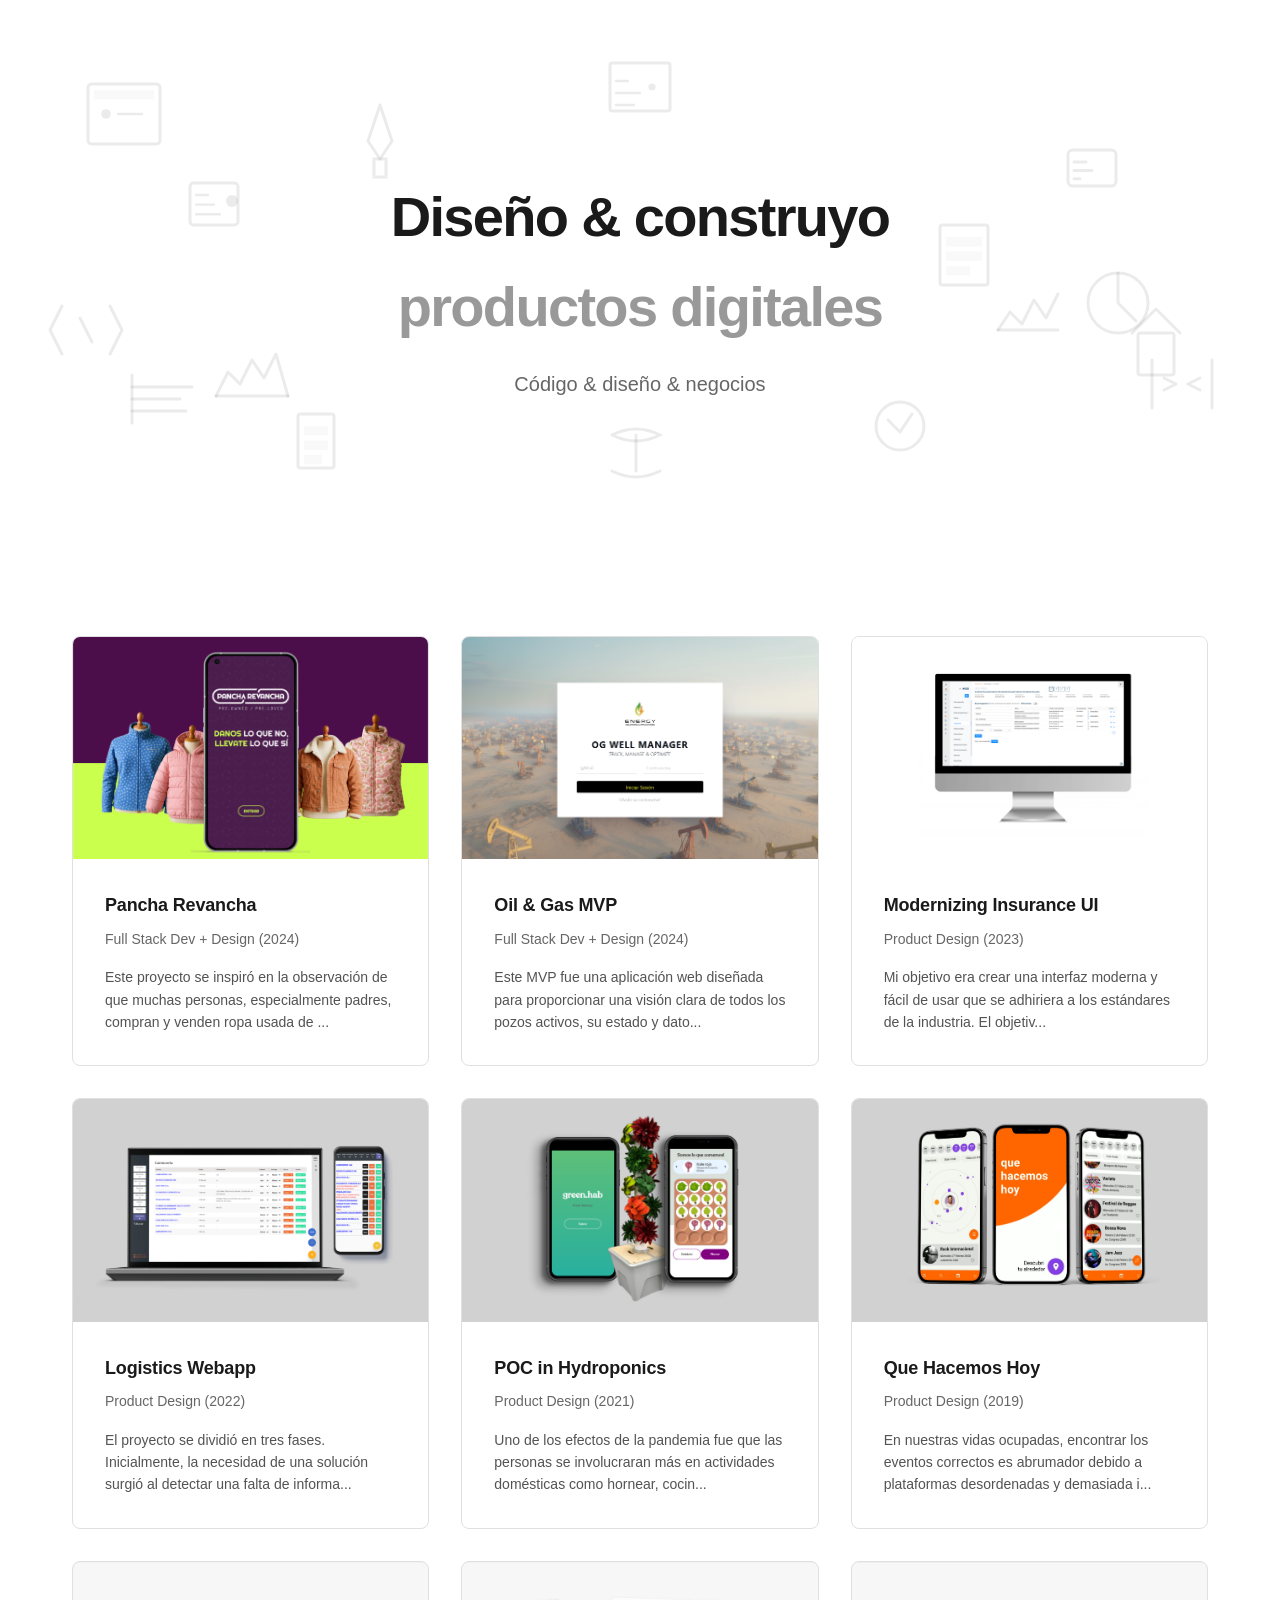
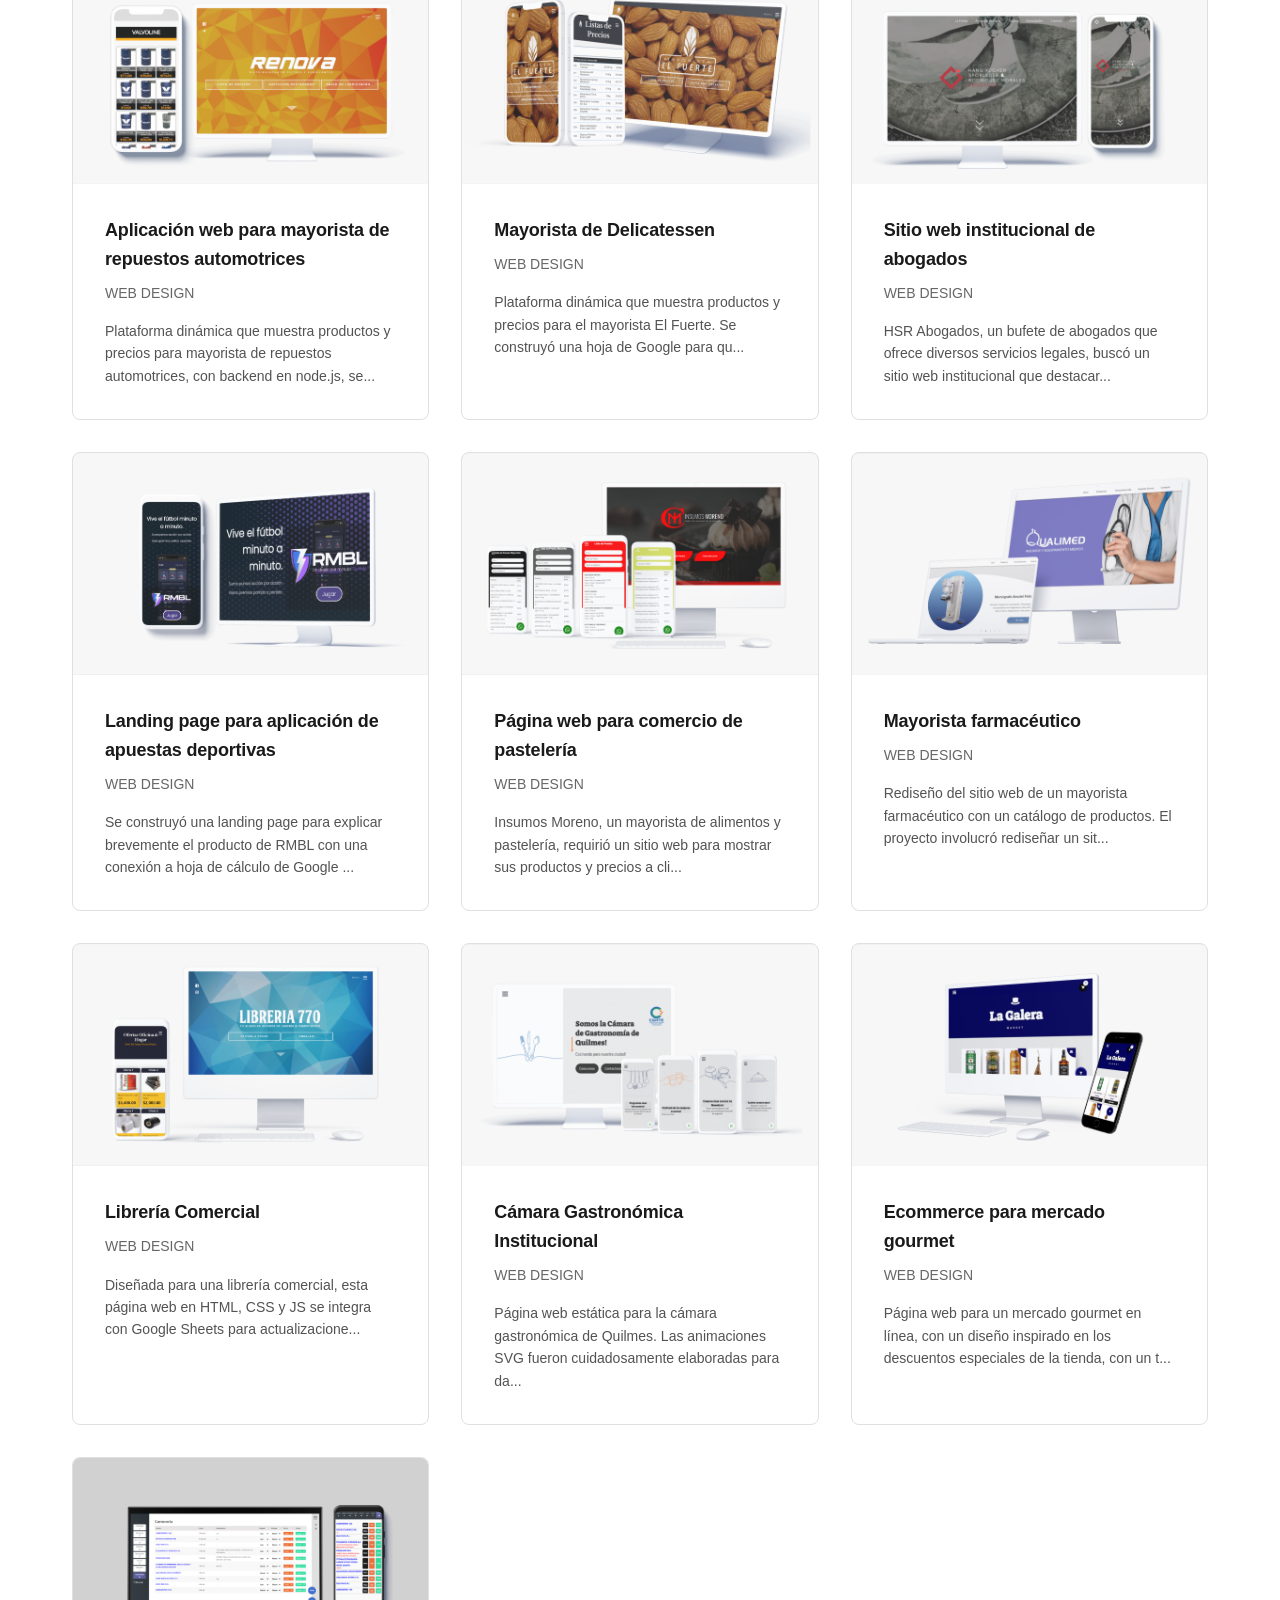
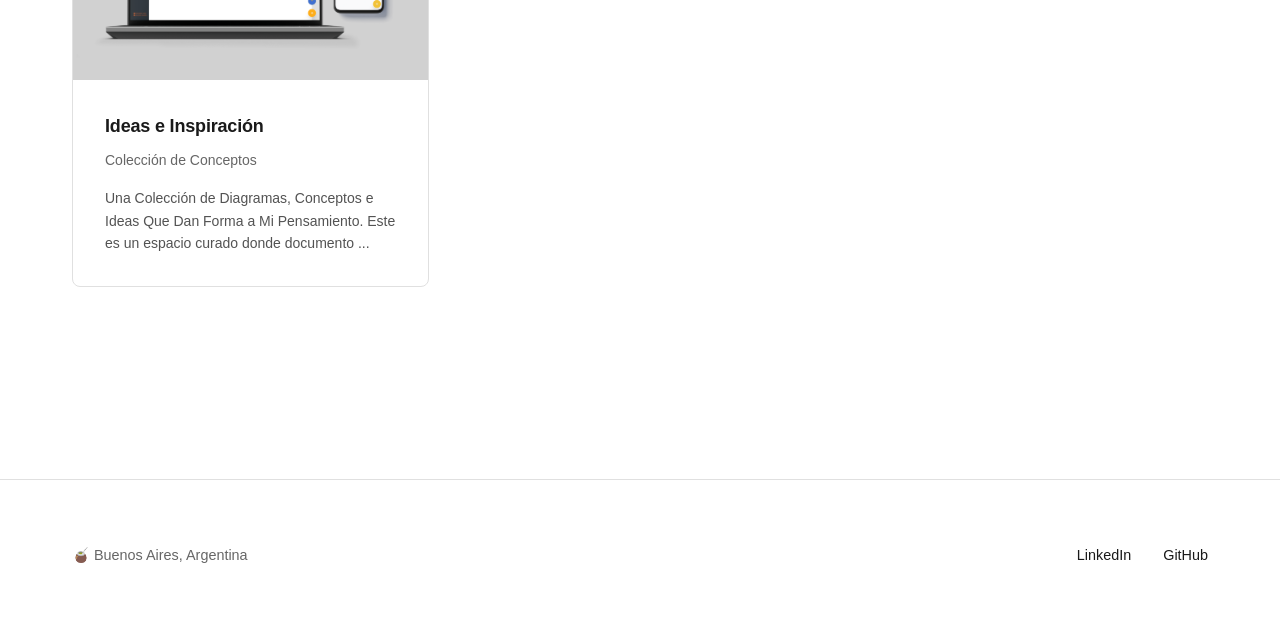
==== project.html @ 86d333ef "firest commit" ====
<!DOCTYPE html>
<html lang="es">
<head>
    <meta charset="UTF-8">
    <meta name="viewport" content="width=device-width, initial-scale=1.0">
    <meta name="description" content="Detalle del proyecto - Ignacio Hourquescos">
    <title>Proyecto - Ignacio Hourquescos</title>
    <link rel="stylesheet" href="styles.css">
</head>
<body>
    <main class="main">
        <section class="project-detail">
            <div class="container">
                <a href="index.html" class="back-link">← Volver a proyectos</a>
                
                <div class="project-detail-header">
                    <h1 class="project-detail-title" id="projectTitle">Cargando...</h1>
                    <p class="project-detail-subtitle" id="projectSubtitle"></p>
                </div>

                <div class="project-detail-image">
                    <img id="projectImage" src="" alt="" loading="lazy">
                </div>

                <div class="project-detail-content" id="projectContent">
                    <!-- El contenido se generará dinámicamente -->
                </div>
            </div>
        </section>
    </main>

    <footer class="footer">
        <div class="container">
            <p>🧉 Buenos Aires, Argentina</p>
            <div class="social-links">
                <a href="https://www.linkedin.com/in/ihourquescos/" target="_blank" rel="noopener">LinkedIn</a>
                <a href="https://github.com/ignacioHourquescos" target="_blank" rel="noopener">GitHub</a>
            </div>
        </div>
    </footer>

    <script src="data.js"></script>
    <script src="project.js"></script>
</body>
</html>
---- styles.css ----
/* Reset y variables */
* {
    margin: 0;
    padding: 0;
    box-sizing: border-box;
}

:root {
    --color-bg: #ffffff;
    --color-text: #1a1a1a;
    --color-text-light: #666;
    --color-border: #e0e0e0;
    --spacing-xs: 0.5rem;
    --spacing-sm: 1rem;
    --spacing-md: 2rem;
    --spacing-lg: 4rem;
    --spacing-xl: 6rem;
    --transition: all 0.3s ease;
}

body {
    font-family: -apple-system, BlinkMacSystemFont, 'Segoe UI', Roboto, 'Helvetica Neue', Arial, sans-serif;
    background-color: var(--color-bg);
    color: var(--color-text);
    line-height: 1.6;
    -webkit-font-smoothing: antialiased;
    -moz-osx-font-smoothing: grayscale;
}

.container {
    max-width: 1200px;
    margin: 0 auto;
    padding: 0 var(--spacing-md);
}

/* Hero */
.hero {
    padding: var(--spacing-xl) 0 var(--spacing-lg);
    text-align: center;
    position: relative;
    overflow: hidden;
    min-height: 60vh;
    display: flex;
    align-items: center;
    justify-content: center;
}

.hero .container {
    position: relative;
    z-index: 10;
}

.hero-intro {
    font-size: clamp(0.875rem, 1.5vw, 1rem);
    color: var(--color-text-light);
    font-weight: 400;
    text-transform: lowercase;
    margin-bottom: var(--spacing-xs);
    animation: fadeInUp 0.8s ease-out;
    letter-spacing: 0.05em;
}

.hero-title {
    font-size: clamp(2rem, 5vw, 3.5rem);
    font-weight: 600;
    letter-spacing: -0.03em;
    margin-bottom: var(--spacing-sm);
    animation: fadeInUp 0.8s ease-out 0.1s both;
    position: relative;
    display: inline-block;
}

.hero-subtitle {
    font-size: clamp(1rem, 2vw, 1.25rem);
    color: var(--color-text-light);
    font-weight: 400;
    animation: fadeInUp 0.8s ease-out 0.2s both;
}

.rotating-word {
    display: inline-block;
    transition: opacity 0.6s ease;
    opacity: 1;
    color: #999; /* Gris más claro */
}

@keyframes fadeInUp {
    from {
        opacity: 0;
        transform: translateY(20px);
    }
    to {
        opacity: 1;
        transform: translateY(0);
    }
}

/* Doodles animados */
.doodle {
    position: absolute;
    width: 120px;
    height: 120px;
    color: rgba(0, 0, 0, 0.08);
    pointer-events: none;
    z-index: 1;
}

.doodle-1 {
    top: 10%;
    left: 5%;
    animation: floatDoodle1 15s ease-in-out infinite;
}

.doodle-2 {
    top: 20%;
    right: 10%;
    animation: floatDoodle2 18s ease-in-out infinite;
    animation-delay: -2s;
}

.doodle-3 {
    bottom: 15%;
    left: 8%;
    animation: floatDoodle3 20s ease-in-out infinite;
    animation-delay: -4s;
}

.doodle-4 {
    bottom: 25%;
    right: 5%;
    animation: floatDoodle4 16s ease-in-out infinite;
    animation-delay: -1s;
}

.doodle-5 {
    top: 50%;
    left: 2%;
    animation: floatDoodle5 22s ease-in-out infinite;
    animation-delay: -3s;
}

.doodle-6 {
    top: 60%;
    right: 3%;
    animation: floatDoodle6 19s ease-in-out infinite;
    animation-delay: -5s;
}

.doodle-7 {
    top: 5%;
    left: 50%;
    transform: translateX(-50%);
    animation: floatDoodle7 17s ease-in-out infinite;
    animation-delay: -2.5s;
}

.doodle-8 {
    bottom: 5%;
    left: 45%;
    animation: floatDoodle8 21s ease-in-out infinite;
    animation-delay: -6s;
}

@keyframes floatDoodle1 {
    0%, 100% {
        transform: translate(0, 0) rotate(0deg);
    }
    25% {
        transform: translate(30px, -20px) rotate(5deg);
    }
    50% {
        transform: translate(-15px, -40px) rotate(-5deg);
    }
    75% {
        transform: translate(20px, -10px) rotate(3deg);
    }
}

@keyframes floatDoodle2 {
    0%, 100% {
        transform: translate(0, 0) rotate(0deg);
    }
    25% {
        transform: translate(-25px, 30px) rotate(-8deg);
    }
    50% {
        transform: translate(15px, 20px) rotate(8deg);
    }
    75% {
        transform: translate(-10px, 10px) rotate(-3deg);
    }
}

@keyframes floatDoodle3 {
    0%, 100% {
        transform: translate(0, 0) rotate(0deg);
    }
    25% {
        transform: translate(40px, -30px) rotate(10deg);
    }
    50% {
        transform: translate(-20px, -15px) rotate(-10deg);
    }
    75% {
        transform: translate(25px, -25px) rotate(5deg);
    }
}

@keyframes floatDoodle4 {
    0%, 100% {
        transform: translate(0, 0) rotate(0deg);
    }
    25% {
        transform: translate(-35px, 25px) rotate(-7deg);
    }
    50% {
        transform: translate(20px, -20px) rotate(7deg);
    }
    75% {
        transform: translate(-15px, 15px) rotate(-4deg);
    }
}

@keyframes floatDoodle5 {
    0%, 100% {
        transform: translate(0, 0) rotate(0deg);
    }
    25% {
        transform: translate(25px, 35px) rotate(6deg);
    }
    50% {
        transform: translate(-30px, 20px) rotate(-6deg);
    }
    75% {
        transform: translate(15px, 30px) rotate(4deg);
    }
}

@keyframes floatDoodle6 {
    0%, 100% {
        transform: translate(0, 0) rotate(0deg);
    }
    25% {
        transform: translate(-40px, -25px) rotate(-9deg);
    }
    50% {
        transform: translate(30px, -35px) rotate(9deg);
    }
    75% {
        transform: translate(-20px, -15px) rotate(-5deg);
    }
}

@keyframes floatDoodle7 {
    0%, 100% {
        transform: translate(-50%, 0) rotate(0deg);
    }
    25% {
        transform: translate(-50%, 25px) rotate(8deg);
    }
    50% {
        transform: translate(-50%, -20px) rotate(-8deg);
    }
    75% {
        transform: translate(-50%, 15px) rotate(4deg);
    }
}

@keyframes floatDoodle8 {
    0%, 100% {
        transform: translate(0, 0) rotate(0deg);
    }
    25% {
        transform: translate(35px, 30px) rotate(-7deg);
    }
    50% {
        transform: translate(-25px, 25px) rotate(7deg);
    }
    75% {
        transform: translate(20px, 20px) rotate(-4deg);
    }
}

.doodle-9 {
    top: 15%;
    left: 25%;
    animation: floatDoodle9 14s ease-in-out infinite;
    animation-delay: -1.5s;
}

.doodle-10 {
    top: 35%;
    right: 20%;
    animation: floatDoodle10 19s ease-in-out infinite;
    animation-delay: -3.5s;
}

.doodle-11 {
    bottom: 20%;
    left: 15%;
    animation: floatDoodle11 16s ease-in-out infinite;
    animation-delay: -5.5s;
}

.doodle-12 {
    top: 45%;
    right: 8%;
    animation: floatDoodle12 18s ease-in-out infinite;
    animation-delay: -2s;
}

.doodle-13 {
    top: 25%;
    left: 12%;
    animation: floatDoodle13 17s ease-in-out infinite;
    animation-delay: -4.5s;
}

.doodle-14 {
    bottom: 30%;
    right: 15%;
    animation: floatDoodle14 20s ease-in-out infinite;
    animation-delay: -6.5s;
}

.doodle-15 {
    top: 70%;
    left: 20%;
    animation: floatDoodle15 15s ease-in-out infinite;
    animation-delay: -1s;
}

.doodle-16 {
    bottom: 10%;
    right: 25%;
    animation: floatDoodle16 21s ease-in-out infinite;
    animation-delay: -7s;
}

@keyframes floatDoodle9 {
    0%, 100% {
        transform: translate(0, 0) rotate(0deg);
    }
    25% {
        transform: translate(-20px, 25px) rotate(6deg);
    }
    50% {
        transform: translate(25px, -15px) rotate(-6deg);
    }
    75% {
        transform: translate(-10px, 20px) rotate(4deg);
    }
}

@keyframes floatDoodle10 {
    0%, 100% {
        transform: translate(0, 0) rotate(0deg);
    }
    25% {
        transform: translate(30px, -25px) rotate(-9deg);
    }
    50% {
        transform: translate(-20px, 30px) rotate(9deg);
    }
    75% {
        transform: translate(15px, -10px) rotate(-5deg);
    }
}

@keyframes floatDoodle11 {
    0%, 100% {
        transform: translate(0, 0) rotate(0deg);
    }
    25% {
        transform: translate(35px, 20px) rotate(7deg);
    }
    50% {
        transform: translate(-25px, -30px) rotate(-7deg);
    }
    75% {
        transform: translate(20px, 15px) rotate(4deg);
    }
}

@keyframes floatDoodle12 {
    0%, 100% {
        transform: translate(0, 0) rotate(0deg);
    }
    25% {
        transform: translate(-30px, -20px) rotate(-8deg);
    }
    50% {
        transform: translate(20px, 25px) rotate(8deg);
    }
    75% {
        transform: translate(-15px, -10px) rotate(-4deg);
    }
}

@keyframes floatDoodle13 {
    0%, 100% {
        transform: translate(0, 0) rotate(0deg);
    }
    25% {
        transform: translate(25px, 30px) rotate(9deg);
    }
    50% {
        transform: translate(-30px, 15px) rotate(-9deg);
    }
    75% {
        transform: translate(15px, 25px) rotate(5deg);
    }
}

@keyframes floatDoodle14 {
    0%, 100% {
        transform: translate(0, 0) rotate(0deg);
    }
    25% {
        transform: translate(-35px, 25px) rotate(-7deg);
    }
    50% {
        transform: translate(25px, -20px) rotate(7deg);
    }
    75% {
        transform: translate(-20px, 20px) rotate(-4deg);
    }
}

@keyframes floatDoodle15 {
    0%, 100% {
        transform: translate(0, 0) rotate(0deg);
    }
    25% {
        transform: translate(30px, -30px) rotate(8deg);
    }
    50% {
        transform: translate(-25px, 20px) rotate(-8deg);
    }
    75% {
        transform: translate(20px, -15px) rotate(5deg);
    }
}

@keyframes floatDoodle16 {
    0%, 100% {
        transform: translate(0, 0) rotate(0deg);
    }
    25% {
        transform: translate(-25px, -25px) rotate(-6deg);
    }
    50% {
        transform: translate(30px, 30px) rotate(6deg);
    }
    75% {
        transform: translate(-15px, -20px) rotate(-3deg);
    }
}

/* Hover effects para los doodles */
.hero:hover .doodle {
    color: rgba(0, 0, 0, 0.12);
    transition: color 0.3s ease;
}

/* Projects Grid */
.projects {
    padding: var(--spacing-lg) 0 var(--spacing-xl);
}

.projects-grid {
    display: grid;
    grid-template-columns: repeat(auto-fill, minmax(320px, 1fr));
    gap: var(--spacing-md);
    margin-top: var(--spacing-md);
}

/* Project Card */
.project-card {
    display: block;
    text-decoration: none;
    color: inherit;
    background: var(--color-bg);
    border: 1px solid var(--color-border);
    border-radius: 8px;
    overflow: hidden;
    transition: var(--transition);
    cursor: pointer;
}

.project-card:hover {
    transform: translateY(-4px);
    box-shadow: 0 8px 24px rgba(0, 0, 0, 0.08);
    border-color: var(--color-text);
}

.project-card-image {
    width: 100%;
    aspect-ratio: 16 / 10;
    overflow: hidden;
    background: #f5f5f5;
}

.project-card-web-design .project-card-image {
    background: #D1D1D1;
}

.project-card-image img {
    width: 100%;
    height: 100%;
    object-fit: cover;
    transition: var(--transition);
}

.project-card:hover .project-card-image img {
    transform: scale(1.05);
}

.project-card-content {
    padding: var(--spacing-md);
}

.project-card-title {
    font-size: 1.125rem;
    font-weight: 600;
    margin-bottom: var(--spacing-xs);
    letter-spacing: -0.01em;
}

.project-card-subtitle {
    font-size: 0.875rem;
    color: var(--color-text-light);
    margin-bottom: var(--spacing-xs);
}

.project-card-description {
    font-size: 0.875rem;
    color: var(--color-text);
    line-height: 1.6;
    margin-top: var(--spacing-sm);
    opacity: 0.75;
    display: block;
    min-height: 2.5em;
}

/* Footer */
.footer {
    padding: var(--spacing-lg) 0;
    border-top: 1px solid var(--color-border);
    margin-top: var(--spacing-xl);
}

.footer .container {
    display: flex;
    justify-content: space-between;
    align-items: center;
    flex-wrap: wrap;
    gap: var(--spacing-sm);
}

.footer p {
    color: var(--color-text-light);
    font-size: 0.9rem;
}

.social-links {
    display: flex;
    gap: var(--spacing-md);
}

.social-links a {
    color: var(--color-text);
    text-decoration: none;
    font-size: 0.9rem;
    transition: var(--transition);
}

.social-links a:hover {
    color: var(--color-text-light);
}

/* Project Detail Page */
.project-detail {
    padding: var(--spacing-lg) 0;
    min-height: 80vh;
}

.back-link {
    display: inline-flex;
    align-items: center;
    gap: var(--spacing-xs);
    color: var(--color-text);
    text-decoration: none;
    margin-bottom: var(--spacing-md);
    font-size: 0.95rem;
    transition: var(--transition);
}

.back-link:hover {
    color: var(--color-text-light);
}

.project-detail-header {
    margin-bottom: var(--spacing-lg);
}

.project-detail-title {
    font-size: clamp(2rem, 5vw, 3rem);
    font-weight: 600;
    letter-spacing: -0.03em;
    margin-bottom: var(--spacing-xs);
}

.project-detail-subtitle {
    font-size: 1.125rem;
    color: var(--color-text-light);
    margin-bottom: var(--spacing-md);
}

.project-detail-image {
    width: 100%;
    margin: var(--spacing-lg) 0;
    border-radius: 8px;
    overflow: hidden;
}

.project-detail-image img {
    width: 100%;
    height: auto;
    display: block;
}

.project-detail-image-inline {
    width: 100%;
    margin: var(--spacing-lg) 0;
    border-radius: 8px;
    overflow: hidden;
}

.project-detail-image-inline img {
    width: 100%;
    height: auto;
    display: block;
}

/* Grid de imágenes */
.project-images-grid {
    display: grid;
    grid-template-columns: repeat(auto-fit, minmax(300px, 1fr));
    gap: var(--spacing-md);
    margin: var(--spacing-lg) 0;
}

.project-images-grid .project-detail-image-inline {
    margin: 0;
}

.project-images-grid .project-detail-image-inline img {
    width: 100%;
    height: 100%;
    object-fit: cover;
    aspect-ratio: 16 / 10;
}

.project-detail-content {
    max-width: 800px;
    margin: 0 auto;
    padding: var(--spacing-lg) 0;
}

.project-detail-content p {
    font-size: 1.125rem;
    line-height: 1.8;
    color: var(--color-text);
    margin-bottom: var(--spacing-md);
}

/* Content Sections */
.content-section {
    margin-bottom: var(--spacing-lg);
}

.section-title {
    font-size: 1.5rem;
    font-weight: 600;
    letter-spacing: -0.02em;
    margin-bottom: var(--spacing-md);
    color: var(--color-text);
}

.section-text {
    font-size: 1.125rem;
    line-height: 1.8;
    color: var(--color-text);
}

.section-text p {
    margin-bottom: var(--spacing-md);
}

.section-text p:last-child {
    margin-bottom: 0;
}

.bullet-list {
    list-style: none;
    padding-left: 0;
    margin: var(--spacing-md) 0;
}

.bullet-list li {
    position: relative;
    padding-left: var(--spacing-md);
    margin-bottom: var(--spacing-sm);
    line-height: 1.8;
}

.bullet-list li::before {
    content: '•';
    position: absolute;
    left: 0;
    color: var(--color-text);
    font-weight: 600;
}

.benchmark-list li {
    padding-left: 0;
}

.benchmark-list li::before {
    display: none;
}

.benchmark-item {
    padding: var(--spacing-sm) 0;
    line-height: 1.8;
}

.challenges-list {
    list-style: none;
    padding-left: 0;
    margin: var(--spacing-md) 0;
}

.challenge-item {
    padding: var(--spacing-md);
    margin-bottom: var(--spacing-md);
    background: #f9f9f9;
    border-left: 3px solid var(--color-text);
    border-radius: 4px;
    line-height: 1.8;
}

.challenge-item:last-child {
    margin-bottom: 0;
}

.challenge-item strong {
    display: block;
    margin-bottom: var(--spacing-xs);
    color: var(--color-text);
    font-weight: 600;
}

.visit-button {
    display: inline-block;
    padding: var(--spacing-md) var(--spacing-lg);
    background: var(--color-text);
    color: #fff;
    text-decoration: none;
    border-radius: 4px;
    font-weight: 600;
    transition: opacity 0.2s ease;
}

.visit-button:hover {
    opacity: 0.8;
}

/* Responsive */
@media (max-width: 768px) {
    .projects-grid {
        grid-template-columns: 1fr;
        gap: var(--spacing-sm);
    }
    
    .project-images-grid {
        grid-template-columns: 1fr;
        gap: var(--spacing-sm);
    }
    
    .hero {
        padding: var(--spacing-lg) 0;
    }
    
    .footer .container {
        flex-direction: column;
        text-align: center;
    }
    
    .doodle {
        width: 90px;
        height: 90px;
    }
    
    .doodle-5,
    .doodle-6,
    .doodle-7,
    .doodle-8,
    .doodle-9,
    .doodle-10,
    .doodle-11,
    .doodle-12,
    .doodle-13,
    .doodle-14,
    .doodle-15,
    .doodle-16 {
        display: none;
    }
}
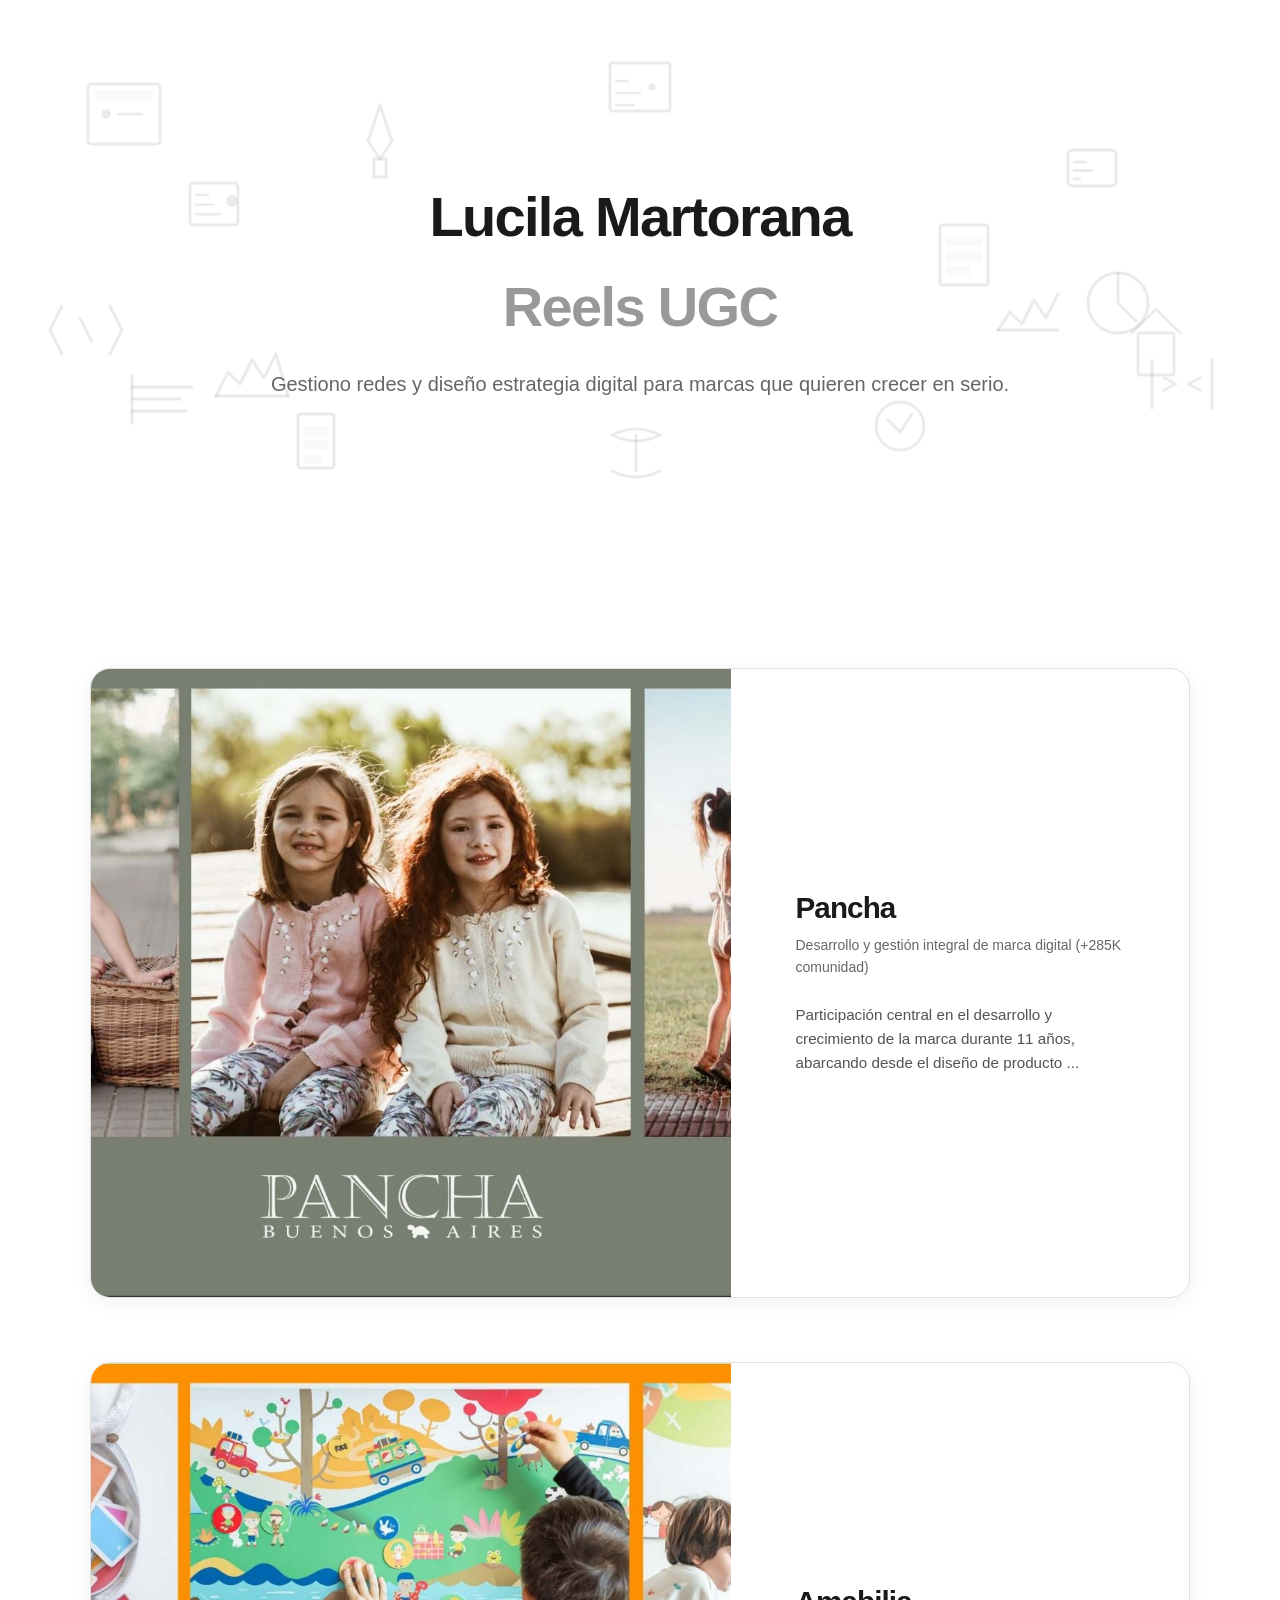
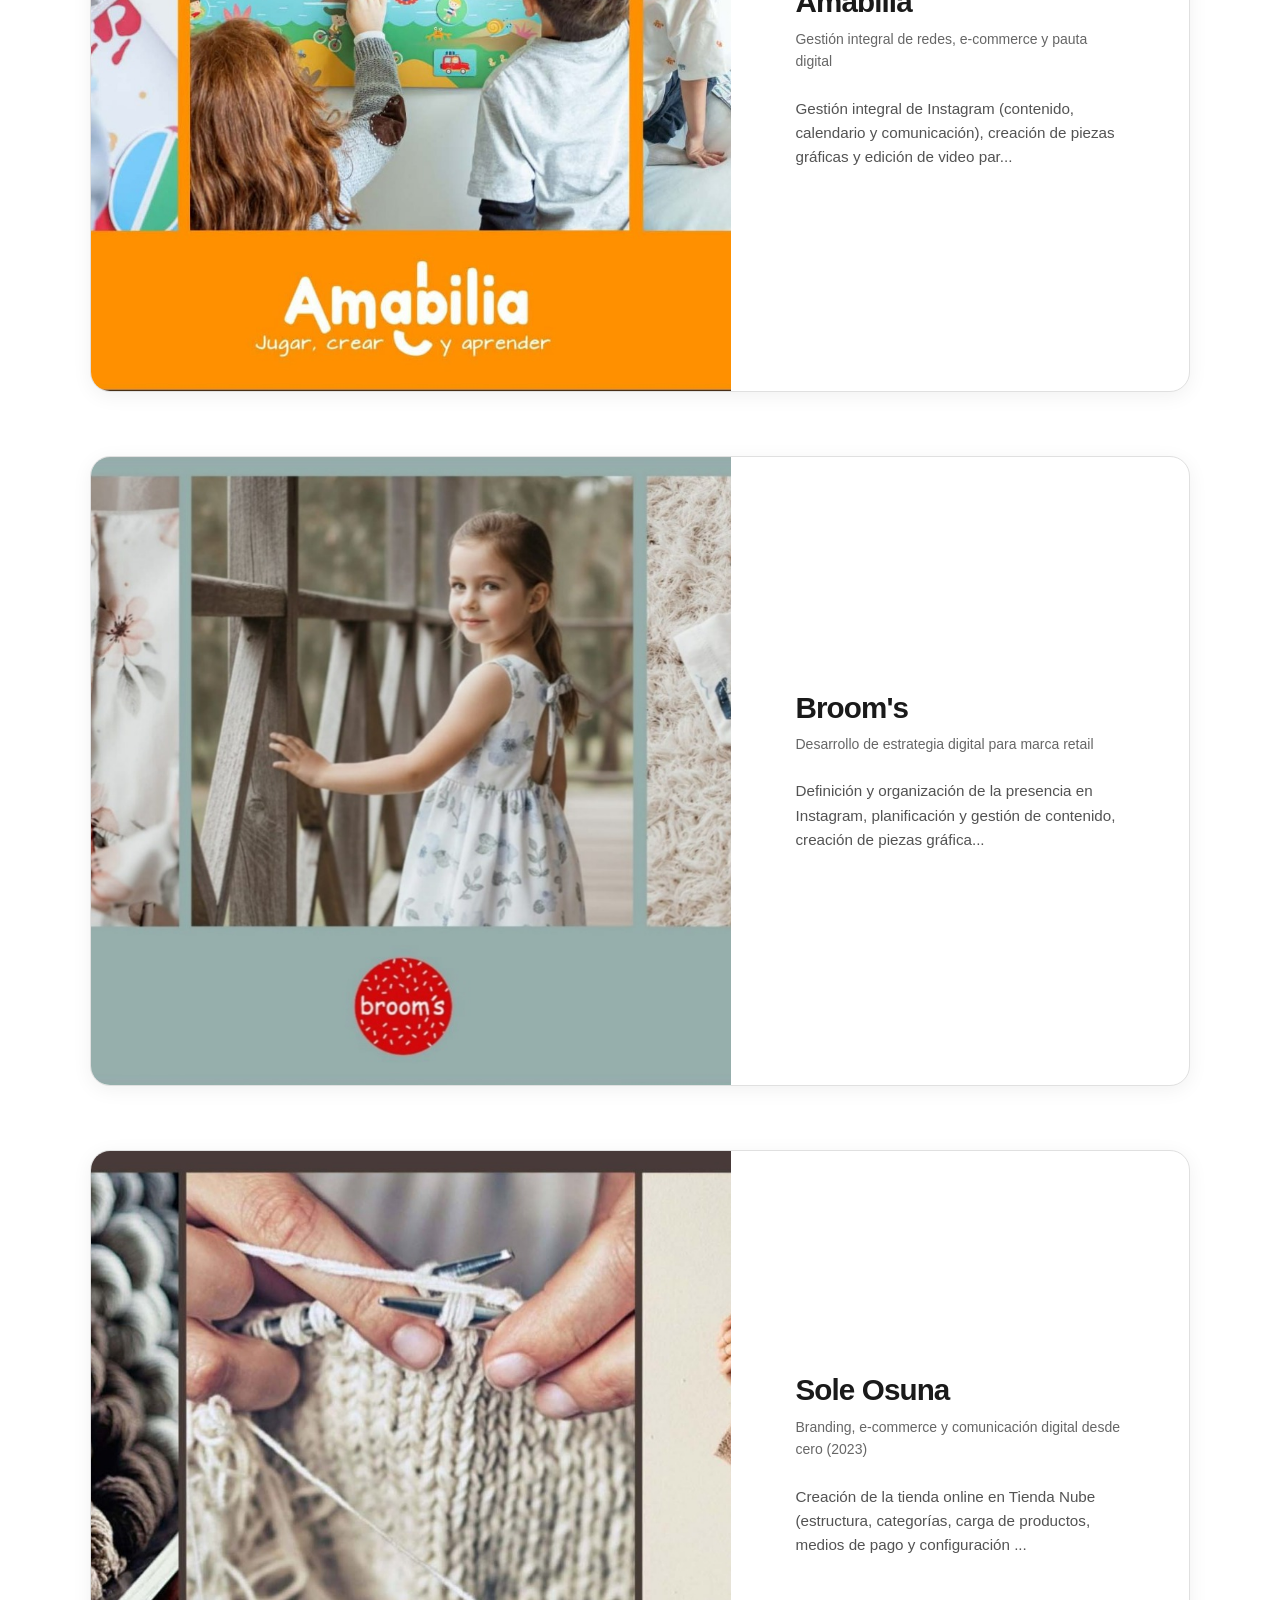
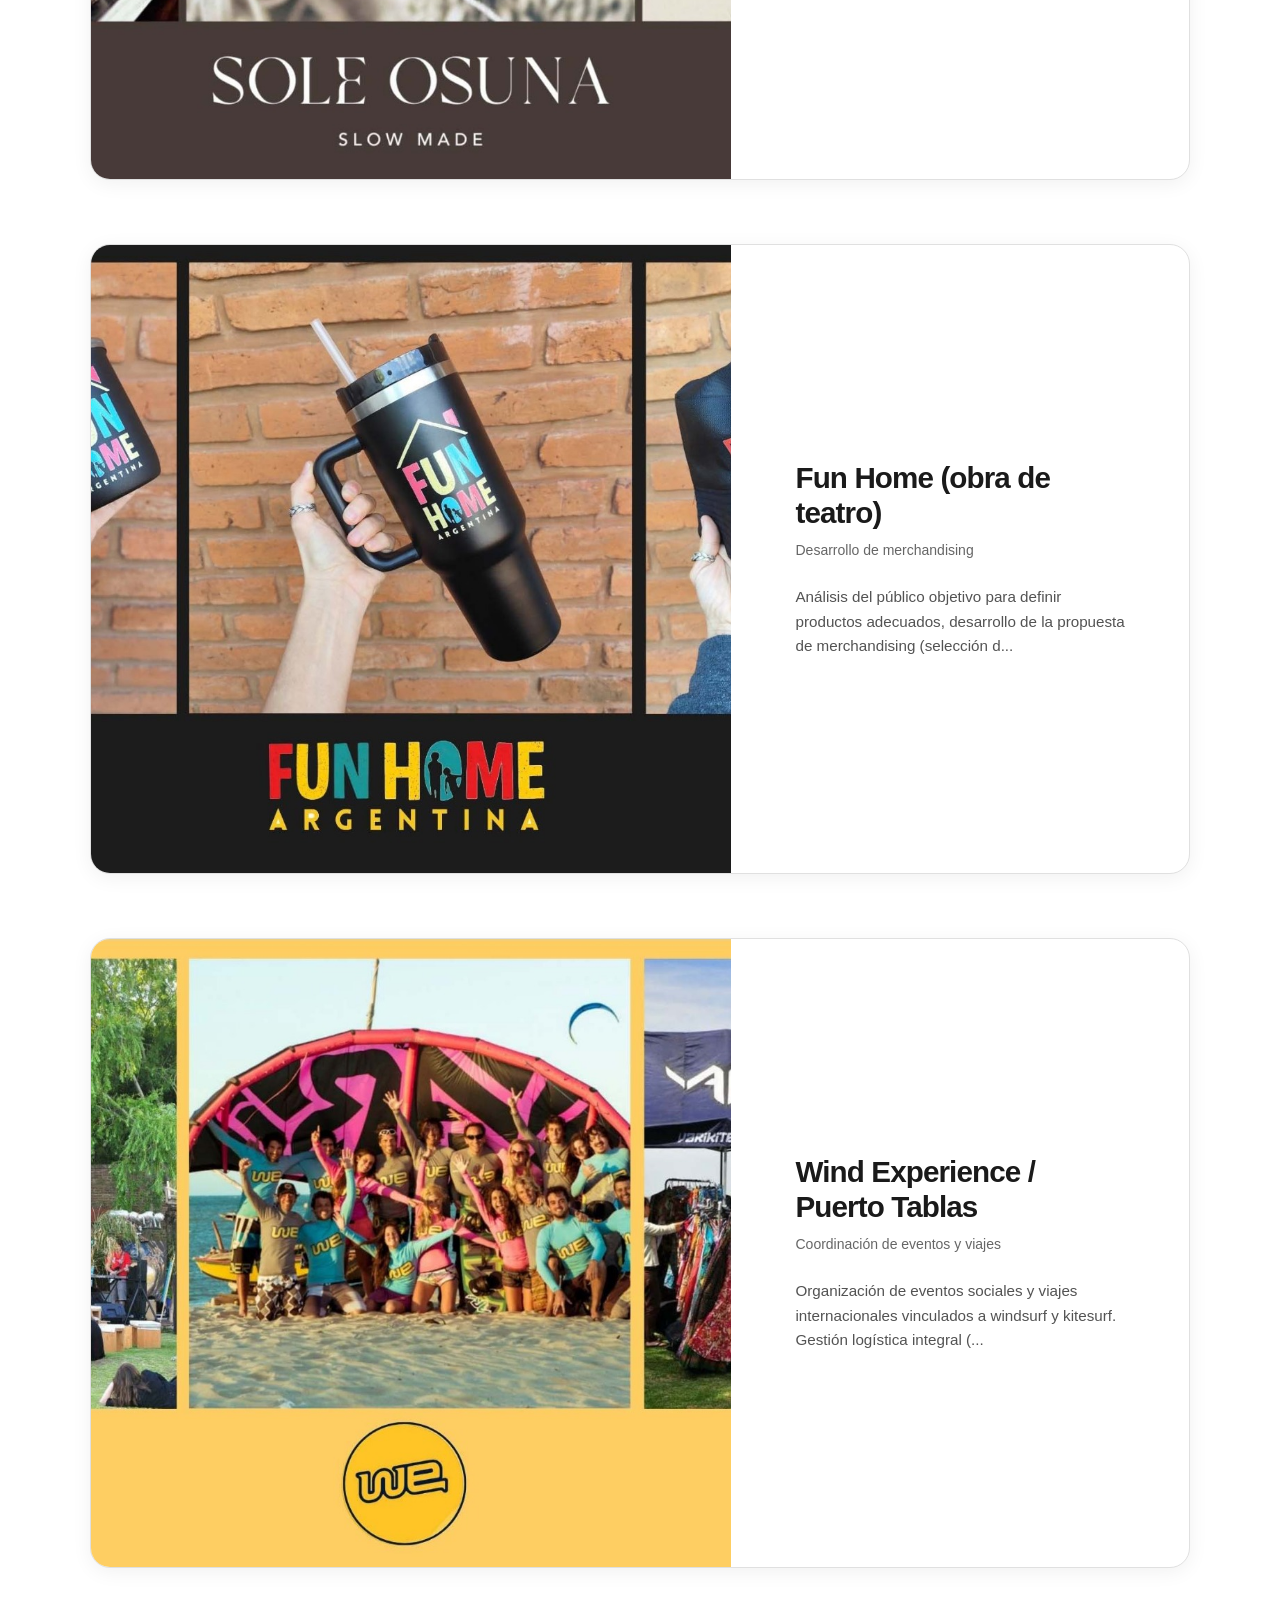
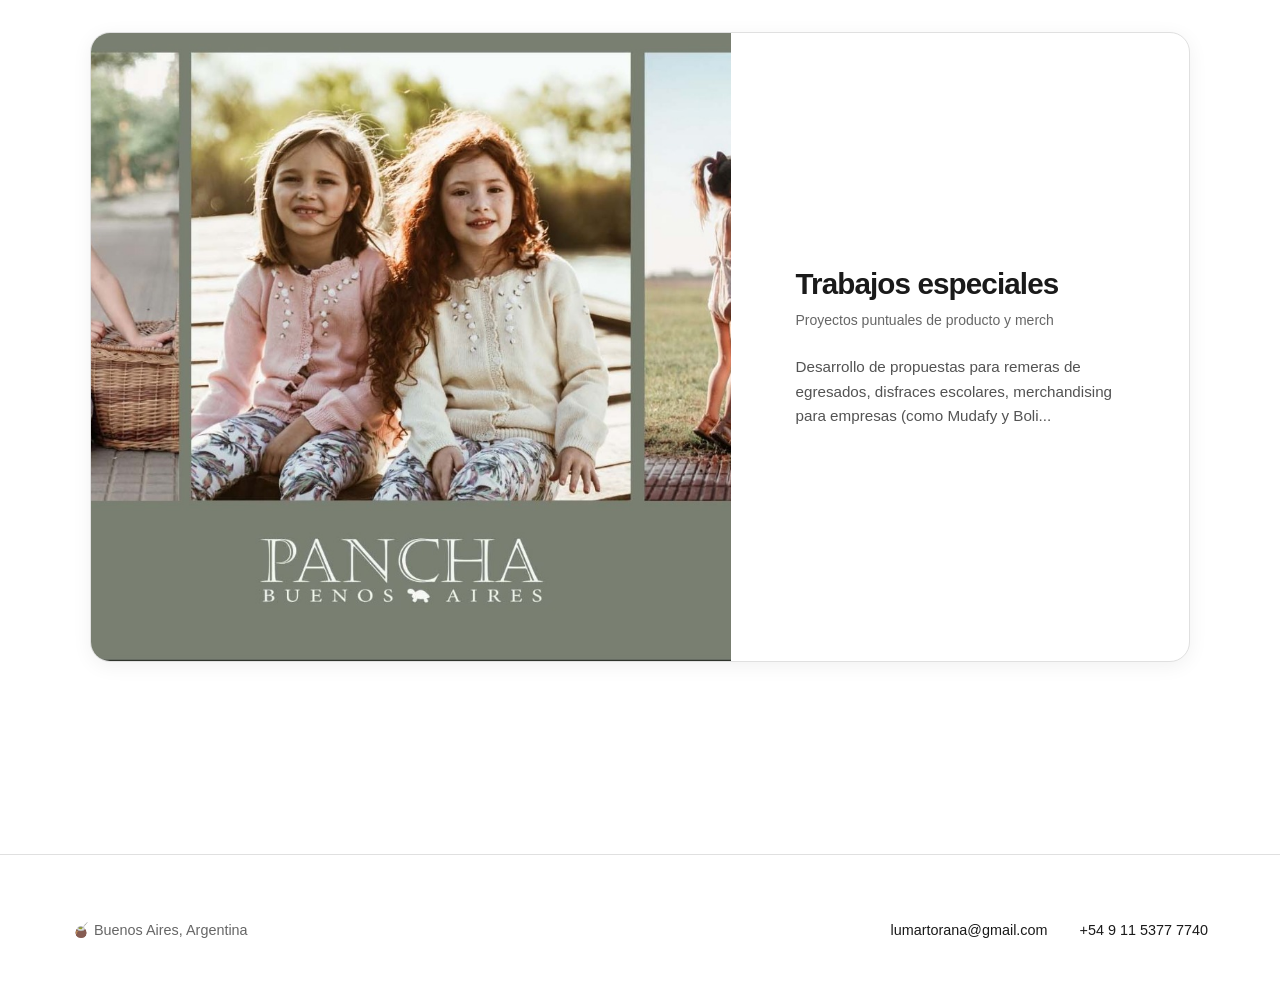
==== commit 547447e2: "segudn averison" ====
--- a/project.html
+++ b/project.html
@@ -3,8 +3,8 @@
 <head>
     <meta charset="UTF-8">
     <meta name="viewport" content="width=device-width, initial-scale=1.0">
-    <meta name="description" content="Detalle del proyecto - Ignacio Hourquescos">
-    <title>Proyecto - Ignacio Hourquescos</title>
+    <meta name="description" content="Detalle del proyecto - Lucila Martorana">
+    <title>Proyecto - Lucila Martorana</title>
     <link rel="stylesheet" href="styles.css">
 </head>
 <body>
@@ -33,8 +33,8 @@
         <div class="container">
             <p>🧉 Buenos Aires, Argentina</p>
             <div class="social-links">
-                <a href="https://www.linkedin.com/in/ihourquescos/" target="_blank" rel="noopener">LinkedIn</a>
-                <a href="https://github.com/ignacioHourquescos" target="_blank" rel="noopener">GitHub</a>
+                <a href="mailto:lumartorana@gmail.com">lumartorana@gmail.com</a>
+                <a href="tel:+5491153777740">+54 9 11 5377 7740</a>
             </div>
         </div>
     </footer>
--- a/styles.css
+++ b/styles.css
@@ -470,9 +470,9 @@
 
 .projects-grid {
     display: grid;
-    grid-template-columns: repeat(auto-fill, minmax(320px, 1fr));
-    gap: var(--spacing-md);
-    margin-top: var(--spacing-md);
+    grid-template-columns: 1fr;
+    gap: var(--spacing-lg);
+    margin-top: var(--spacing-lg);
 }
 
 /* Project Card */
@@ -482,16 +482,19 @@
     color: inherit;
     background: var(--color-bg);
     border: 1px solid var(--color-border);
-    border-radius: 8px;
+    border-radius: 20px;
     overflow: hidden;
-    transition: var(--transition);
+    transition: transform 0.35s ease, box-shadow 0.35s ease, border-color 0.3s ease;
     cursor: pointer;
+    max-width: 1100px;
+    margin: 0 auto;
+    box-shadow: 0 4px 20px rgba(0, 0, 0, 0.06);
 }
 
 .project-card:hover {
-    transform: translateY(-4px);
-    box-shadow: 0 8px 24px rgba(0, 0, 0, 0.08);
-    border-color: var(--color-text);
+    transform: translateY(-6px);
+    box-shadow: 0 16px 40px rgba(0, 0, 0, 0.12);
+    border-color: rgba(0, 0, 0, 0.15);
 }
 
 .project-card-image {
@@ -521,10 +524,11 @@
 }
 
 .project-card-title {
-    font-size: 1.125rem;
-    font-weight: 600;
+    font-size: 1.5rem;
+    font-weight: 700;
     margin-bottom: var(--spacing-xs);
-    letter-spacing: -0.01em;
+    letter-spacing: -0.02em;
+    line-height: 1.2;
 }
 
 .project-card-subtitle {
@@ -534,7 +538,7 @@
 }
 
 .project-card-description {
-    font-size: 0.875rem;
+    font-size: 0.95rem;
     color: var(--color-text);
     line-height: 1.6;
     margin-top: var(--spacing-sm);
@@ -775,6 +779,29 @@
 
 .visit-button:hover {
     opacity: 0.8;
+}
+
+.reference-links {
+    display: flex;
+    flex-wrap: wrap;
+    gap: var(--spacing-sm);
+    margin-top: var(--spacing-xs);
+}
+
+.reference-link {
+    display: inline-block;
+    padding: var(--spacing-xs) var(--spacing-sm);
+    border: 1px solid var(--color-border);
+    border-radius: 999px;
+    color: var(--color-text);
+    text-decoration: none;
+    font-size: 0.95rem;
+    transition: var(--transition);
+}
+
+.reference-link:hover {
+    color: var(--color-text-light);
+    border-color: rgba(0, 0, 0, 0.2);
 }
 
 /* Responsive */
@@ -819,3 +846,35 @@
     }
 }
 
+@media (min-width: 1024px) {
+    .project-card {
+        display: grid;
+        grid-template-columns: minmax(0, 1.4fr) minmax(0, 1fr);
+        align-items: stretch;
+        min-height: 70vh;
+    }
+
+    .project-card-image {
+        height: 100%;
+        aspect-ratio: auto;
+    }
+
+    .project-card-image img {
+        height: 100%;
+        object-fit: cover;
+    }
+
+    .project-card-content {
+        display: flex;
+        flex-direction: column;
+        justify-content: center;
+        padding: var(--spacing-lg) var(--spacing-lg);
+    }
+
+    .project-card-title {
+        font-size: 1.85rem;
+        letter-spacing: -0.03em;
+    }
+}
+
+
